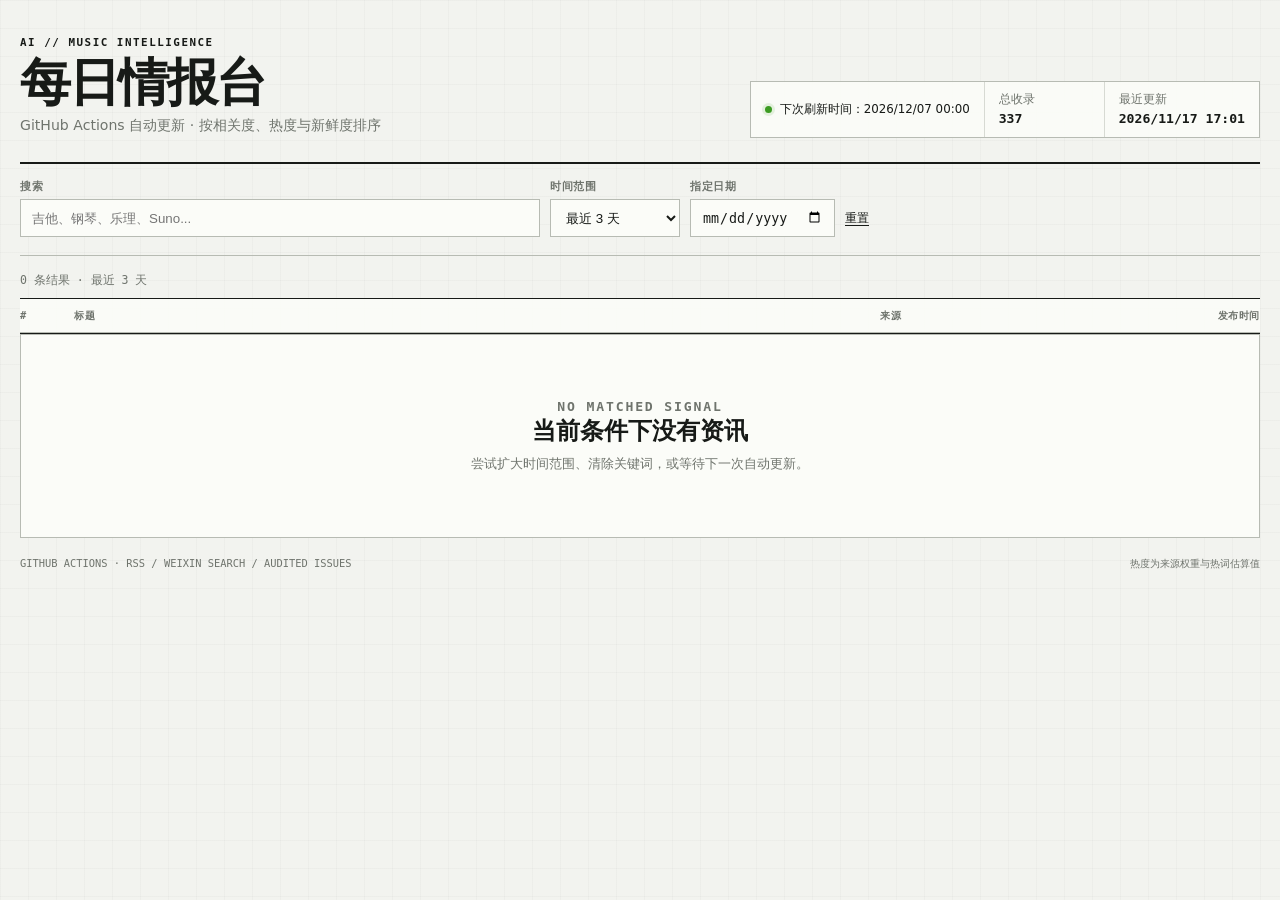
==== public/index.html @ 01754eb5 "feat: fixed schedule pagination and read-only UI" ====
<!doctype html>
<html lang="zh-CN">
<head>
    <meta charset="utf-8">
    <meta name="viewport" content="width=device-width, initial-scale=1">
    <meta name="description" content="AI 与音乐交叉领域每日情报排行">
    <title>AI × 音乐情报台</title>
    <link rel="stylesheet" href="./style.css">
</head>
<body>
    <div class="app-shell">
        <header class="app-header">
            <div class="brand-block">
                <p class="product-sign">AI // MUSIC INTELLIGENCE</p>
                <h1>每日情报台</h1>
                <p class="product-note">GitHub Actions 自动更新 · 按相关度、热度与新鲜度排序</p>
            </div>
            <div class="system-panel">
                <div class="sync-state offline" id="sync-state">
                    <span class="sync-dot" aria-hidden="true"></span>
                    <span id="sync-text">正在读取数据</span>
                </div>
                <div class="system-stat">
                    <span>总收录</span>
                    <strong id="total-count">--</strong>
                </div>
                <div class="system-stat">
                    <span>最近更新</span>
                    <strong id="generated-at">--</strong>
                </div>
            </div>
        </header>

        <section class="control-bar" aria-label="资讯筛选">
            <form class="filter-form" id="filter-form">
                <label class="search-field">
                    <span>搜索</span>
                    <input id="keyword" name="q" type="search"
                           placeholder="吉他、钢琴、乐理、Suno...">
                </label>
                <label class="days-field">
                    <span>时间范围</span>
                    <select id="days" name="days">
                        <option value="1">最近 1 天</option>
                        <option value="3" selected>最近 3 天</option>
                        <option value="7">最近 7 天</option>
                        <option value="14">最近 14 天</option>
                        <option value="30">最近 30 天</option>
                        <option value="60">最近 60 天</option>
                        <option value="0">全部时间</option>
                    </select>
                </label>
                <label class="date-field">
                    <span>指定日期</span>
                    <input id="specific-date" name="date" type="date">
                </label>
                <a class="reset-link" href="./">重置</a>
            </form>
        </section>

        <div class="result-toolbar">
            <span id="result-summary">正在加载...</span>
        </div>

        <section class="news-feed" aria-label="资讯排行">
            <div class="feed-header">
                <span>#</span>
                <span>标题</span>
                <span>来源</span>
                <span>发布时间</span>
            </div>
            <div id="news-list"></div>
        </section>
        <nav class="pagination" id="pagination" aria-label="资讯分页" hidden>
            <button type="button" class="page-button" id="page-prev">上一页</button>
            <span class="page-info" id="page-info"></span>
            <button type="button" class="page-button" id="page-next">下一页</button>
        </nav>

        <section class="empty-state" id="empty-state" hidden>
            <p class="empty-code">NO MATCHED SIGNAL</p>
            <h2>当前条件下没有资讯</h2>
            <p>尝试扩大时间范围、清除关键词，或等待下一次自动更新。</p>
        </section>

        <footer class="app-footer">
            <span>GITHUB ACTIONS · RSS / WEIXIN SEARCH / AUDITED ISSUES</span>
            <span>热度为来源权重与热词估算值</span>
        </footer>
    </div>
    <script src="./app.js" defer></script>
</body>
</html>
---- public/style.css ----
/* 工程化情报列表：低装饰、高信息密度、固定网格列。 */
:root {
    --bg: #f2f3ef;
    --surface: #fbfcf8;
    --ink: #171a17;
    --muted: #6f746d;
    --line: #d7dad3;
    --line-strong: #b7bbb3;
    --accent: #e8ff54;
    --signal: #1967d2;
    --warning-bg: #fff3cd;
    --error-bg: #fee8e5;
    --mono: "SFMono-Regular", "Cascadia Mono", Consolas, monospace;
}

* {
    box-sizing: border-box;
}

[hidden] {
    display: none !important;
}

body {
    margin: 0;
    color: var(--ink);
    background:
        linear-gradient(rgba(23, 26, 23, 0.025) 1px, transparent 1px),
        linear-gradient(90deg, rgba(23, 26, 23, 0.025) 1px, transparent 1px),
        var(--bg);
    background-size: 28px 28px;
    font-family: "Noto Sans SC", "Microsoft YaHei", system-ui, sans-serif;
}

a {
    color: inherit;
}

.app-shell {
    width: min(1420px, calc(100% - 40px));
    margin: 0 auto;
    padding: 28px 0 24px;
}

.app-header {
    display: flex;
    align-items: flex-end;
    justify-content: space-between;
    gap: 32px;
    padding: 8px 0 24px;
    border-bottom: 2px solid var(--ink);
}

.product-sign,
.empty-code {
    margin: 0 0 8px;
    font: 700 0.68rem/1.2 var(--mono);
    letter-spacing: 0.14em;
}

.brand-block h1 {
    margin: 0 0 6px;
    font-family: "Noto Serif SC", "Songti SC", Georgia, serif;
    font-size: clamp(2rem, 4vw, 3.6rem);
    line-height: 1;
    letter-spacing: -0.04em;
}

.product-note,
.intro {
    margin: 0;
    color: var(--muted);
    font-size: 0.88rem;
    line-height: 1.7;
}

.system-panel {
    display: flex;
    align-items: stretch;
    border: 1px solid var(--line-strong);
    background: rgba(251, 252, 248, 0.92);
}

.sync-state,
.system-stat {
    display: flex;
    min-width: 120px;
    flex-direction: column;
    justify-content: center;
    padding: 10px 14px;
    border-right: 1px solid var(--line);
    font-size: 0.74rem;
}

.system-panel > :last-child {
    border-right: 0;
}

.sync-state {
    align-items: center;
    flex-direction: row;
    gap: 8px;
}

.sync-dot {
    width: 7px;
    height: 7px;
    flex: 0 0 7px;
    border-radius: 50%;
    background: #9da198;
}

.sync-state.online .sync-dot {
    background: #3c9b22;
    box-shadow: 0 0 0 3px rgba(60, 155, 34, 0.12);
}

.sync-state.offline {
    color: #8b2d23;
    background: var(--error-bg);
}

.sync-state.offline .sync-dot {
    background: #cc493c;
}

.system-stat span {
    color: var(--muted);
}

.system-stat strong {
    margin-top: 3px;
    font: 600 0.82rem/1.2 var(--mono);
}

.control-bar {
    display: flex;
    align-items: flex-end;
    justify-content: space-between;
    gap: 24px;
    padding: 18px 0;
    border-bottom: 1px solid var(--line-strong);
}

.filter-form {
    display: flex;
    align-items: flex-end;
    gap: 10px;
    flex: 1;
}

.search-field {
    flex: 1;
    max-width: 520px;
}

.filter-form label {
    display: grid;
    gap: 6px;
}

.filter-form label > span {
    color: var(--muted);
    font: 600 0.68rem/1 var(--mono);
    letter-spacing: 0.05em;
}

.filter-form input,
.filter-form select {
    height: 38px;
    padding: 0 11px;
    border: 1px solid var(--line-strong);
    border-radius: 0;
    color: var(--ink);
    background: var(--surface);
    font: 0.86rem/1.2 inherit;
}

.filter-form input:focus,
.filter-form select:focus {
    border-color: var(--ink);
    outline: 2px solid rgba(232, 255, 84, 0.72);
}

.days-field select {
    min-width: 130px;
}

.date-field input {
    min-width: 145px;
}

.reset-link {
    font-size: 0.76rem;
    line-height: 38px;
    text-underline-offset: 3px;
}

.result-toolbar {
    display: flex;
    align-items: center;
    justify-content: space-between;
    gap: 20px;
    padding: 16px 0 10px;
    color: var(--muted);
    font: 0.72rem/1.4 var(--mono);
}

.news-feed {
    border-top: 1px solid var(--ink);
    border-bottom: 1px solid var(--ink);
    background: rgba(251, 252, 248, 0.92);
}

.feed-header,
.feed-row {
    display: grid;
    grid-template-columns: 42px minmax(280px, 1fr) 240px 128px;
    align-items: center;
    column-gap: 12px;
}

.feed-header {
    min-height: 34px;
    border-bottom: 1px solid var(--line-strong);
    color: var(--muted);
    font: 600 0.65rem/1 var(--mono);
    letter-spacing: 0.06em;
}

.feed-header > span:last-child {
    text-align: right;
}

.feed-row {
    min-height: 45px;
    border-bottom: 1px solid var(--line);
    transition: background 120ms ease;
}

.feed-row:last-child {
    border-bottom: 0;
}

.feed-row:hover {
    background: #f4f7e9;
}

.rank-number {
    color: var(--muted);
    font: 600 0.74rem/1 var(--mono);
    text-align: center;
}

.rank-number.top-rank {
    color: var(--signal);
    font-weight: 800;
}

.feed-title {
    min-width: 0;
    overflow: hidden;
    font-size: 0.88rem;
    font-weight: 550;
    line-height: 1.4;
    text-decoration: none;
    text-overflow: ellipsis;
    white-space: nowrap;
}

.feed-title:hover {
    color: var(--signal);
    text-decoration: underline;
}

.feed-source {
    display: flex;
    min-width: 0;
    align-items: center;
    gap: 7px;
    overflow: hidden;
}

.category-tag {
    flex: 0 0 auto;
    padding: 3px 6px;
    border: 1px solid var(--line-strong);
    color: var(--muted);
    font: 0.63rem/1 var(--mono);
}

.source-name {
    overflow: hidden;
    color: var(--muted);
    font-size: 0.72rem;
    text-overflow: ellipsis;
    white-space: nowrap;
}

.publish-time {
    color: var(--muted);
    font: 0.68rem/1.2 var(--mono);
    text-align: right;
    white-space: nowrap;
}

.pagination {
    display: flex;
    align-items: center;
    justify-content: center;
    gap: 6px;
    padding: 20px 0 4px;
    flex-wrap: wrap;
}

.page-button {
    display: inline-flex;
    min-width: 36px;
    height: 34px;
    align-items: center;
    justify-content: center;
    padding: 0 10px;
    border: 1px solid var(--ink);
    color: var(--ink);
    background: var(--surface);
    font: 700 0.72rem/1 var(--mono);
    text-decoration: none;
    cursor: pointer;
}

.page-button:hover,
.page-button.current {
    background: var(--accent);
}

.page-button.disabled,
.page-button:disabled {
    pointer-events: none;
    opacity: 0.55;
    color: var(--muted);
    border-color: var(--line);
    background: transparent;
}

.page-info {
    min-width: 90px;
    color: var(--muted);
    font: 0.7rem/1 var(--mono);
    text-align: center;
}

.page-ellipsis {
    color: var(--muted);
    font-family: var(--mono);
}

.empty-state {
    padding: 64px 20px;
    border: 1px solid var(--line-strong);
    background: var(--surface);
    text-align: center;
}

.empty-state h2 {
    margin: 0 0 8px;
    font-family: "Noto Serif SC", "Songti SC", Georgia, serif;
}

.empty-state p {
    margin: 0;
    color: var(--muted);
    font-size: 0.82rem;
}

.app-footer {
    display: flex;
    justify-content: space-between;
    gap: 20px;
    padding-top: 18px;
    color: var(--muted);
    font: 0.65rem/1.4 var(--mono);
}

code {
    padding: 1px 4px;
    background: rgba(23, 26, 23, 0.07);
    font-family: var(--mono);
}

@media (max-width: 980px) {
    .app-header,
    .control-bar {
        align-items: stretch;
        flex-direction: column;
    }

    .system-panel {
        align-self: flex-start;
    }

    .filter-form {
        flex-wrap: wrap;
    }

    .search-field {
        max-width: none;
        min-width: 240px;
    }

    .feed-header,
    .feed-row {
        grid-template-columns: 36px minmax(180px, 1fr) 170px 118px;
    }
}

@media (max-width: 680px) {
    .app-shell {
        width: min(100% - 20px, 640px);
        padding-top: 14px;
    }

    .system-panel {
        width: 100%;
    }

    .sync-state,
    .system-stat {
        min-width: 0;
        flex: 1;
    }

    .score-legend {
        display: none;
    }

    .feed-header {
        display: none;
    }

    .feed-row {
        grid-template-columns: 32px minmax(0, 1fr) 105px;
        min-height: 50px;
    }

    .feed-row > .publish-time {
        display: none;
    }

    .app-footer {
        flex-direction: column;
    }
}
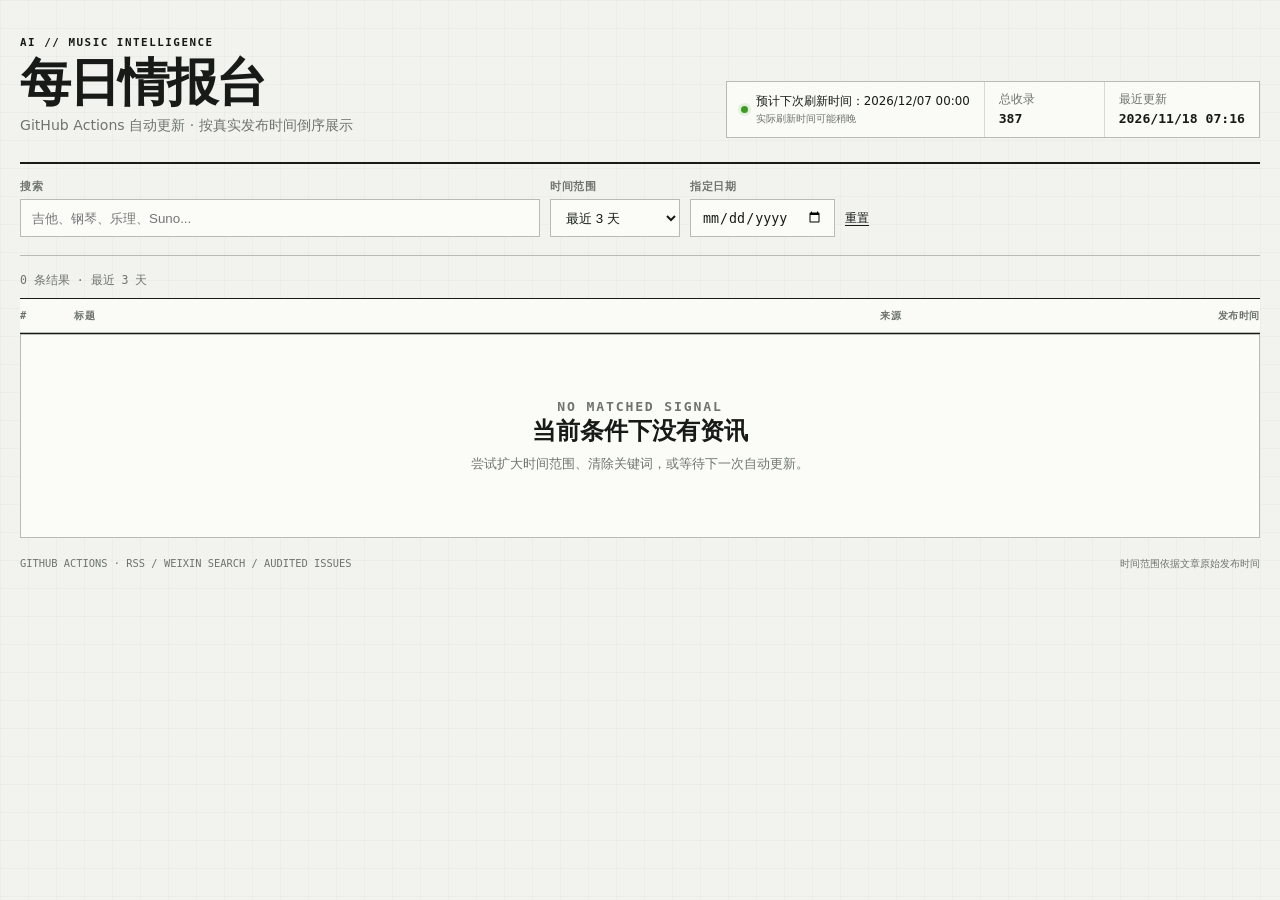
==== commit b3aecfc5: "ui: clarify estimated refresh time" ====
--- a/public/index.html
+++ b/public/index.html
@@ -13,7 +13,7 @@
             <div class="brand-block">
                 <p class="product-sign">AI // MUSIC INTELLIGENCE</p>
                 <h1>每日情报台</h1>
-                <p class="product-note">GitHub Actions 自动更新 · 按相关度、热度与新鲜度排序</p>
+                <p class="product-note">GitHub Actions 自动更新 · 按真实发布时间倒序展示</p>
             </div>
             <div class="system-panel">
                 <div class="sync-state offline" id="sync-state">
@@ -85,7 +85,7 @@
 
         <footer class="app-footer">
             <span>GITHUB ACTIONS · RSS / WEIXIN SEARCH / AUDITED ISSUES</span>
-            <span>热度为来源权重与热词估算值</span>
+            <span>时间范围依据文章原始发布时间</span>
         </footer>
     </div>
     <script src="./app.js" defer></script>
--- a/public/style.css
+++ b/public/style.css
@@ -102,6 +102,13 @@
     gap: 8px;
 }
 
+.sync-note {
+    display: block;
+    margin-top: 2px;
+    color: var(--muted);
+    font-size: 0.64rem;
+}
+
 .sync-dot {
     width: 7px;
     height: 7px;
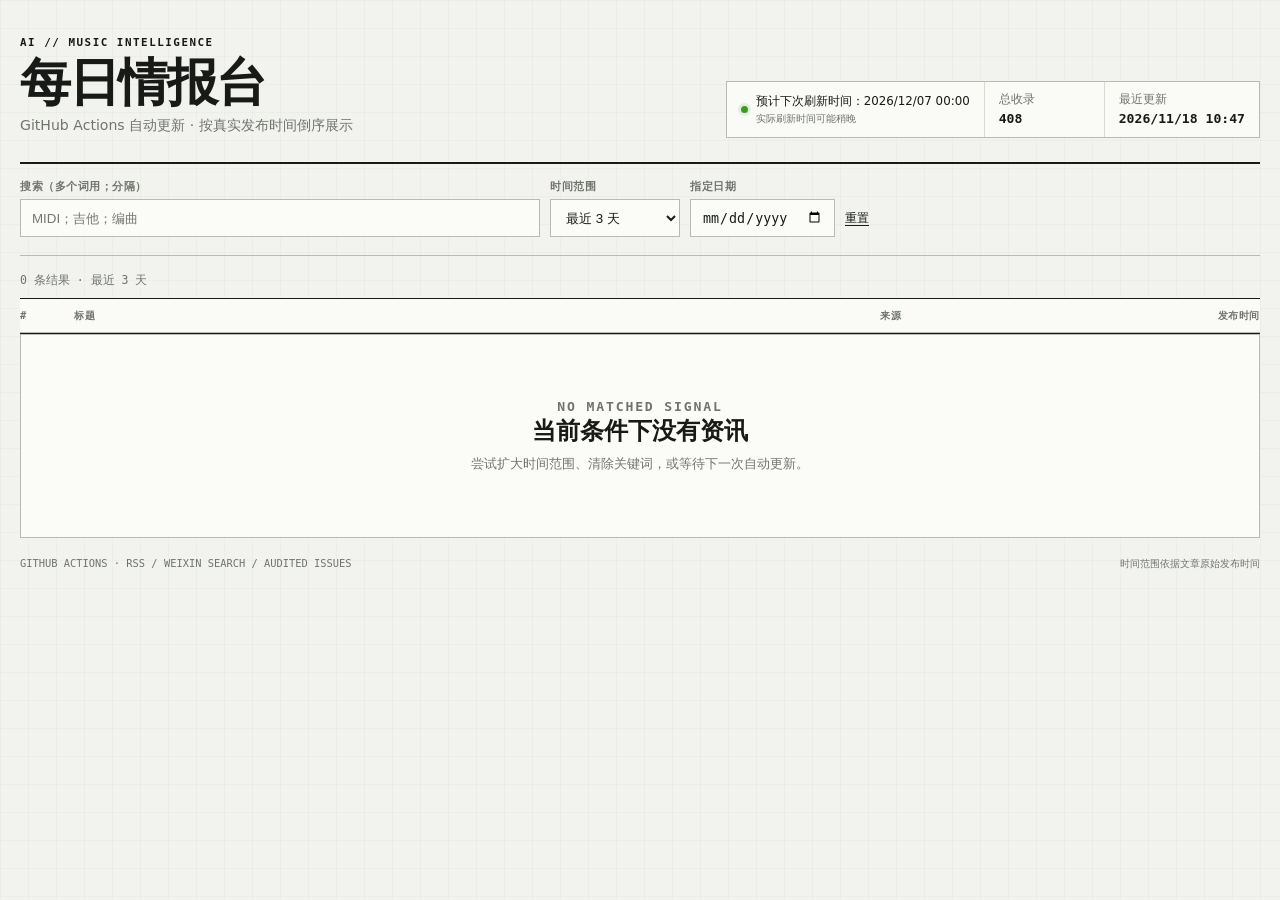
==== commit 8eaf6e6d: "feat: use semicolon-separated search terms" ====
--- a/public/index.html
+++ b/public/index.html
@@ -34,9 +34,9 @@
         <section class="control-bar" aria-label="资讯筛选">
             <form class="filter-form" id="filter-form">
                 <label class="search-field">
-                    <span>搜索</span>
+                    <span>搜索（多个词用；分隔）</span>
                     <input id="keyword" name="q" type="search"
-                           placeholder="吉他、钢琴、乐理、Suno...">
+                           placeholder="MIDI；吉他；编曲">
                 </label>
                 <label class="days-field">
                     <span>时间范围</span>
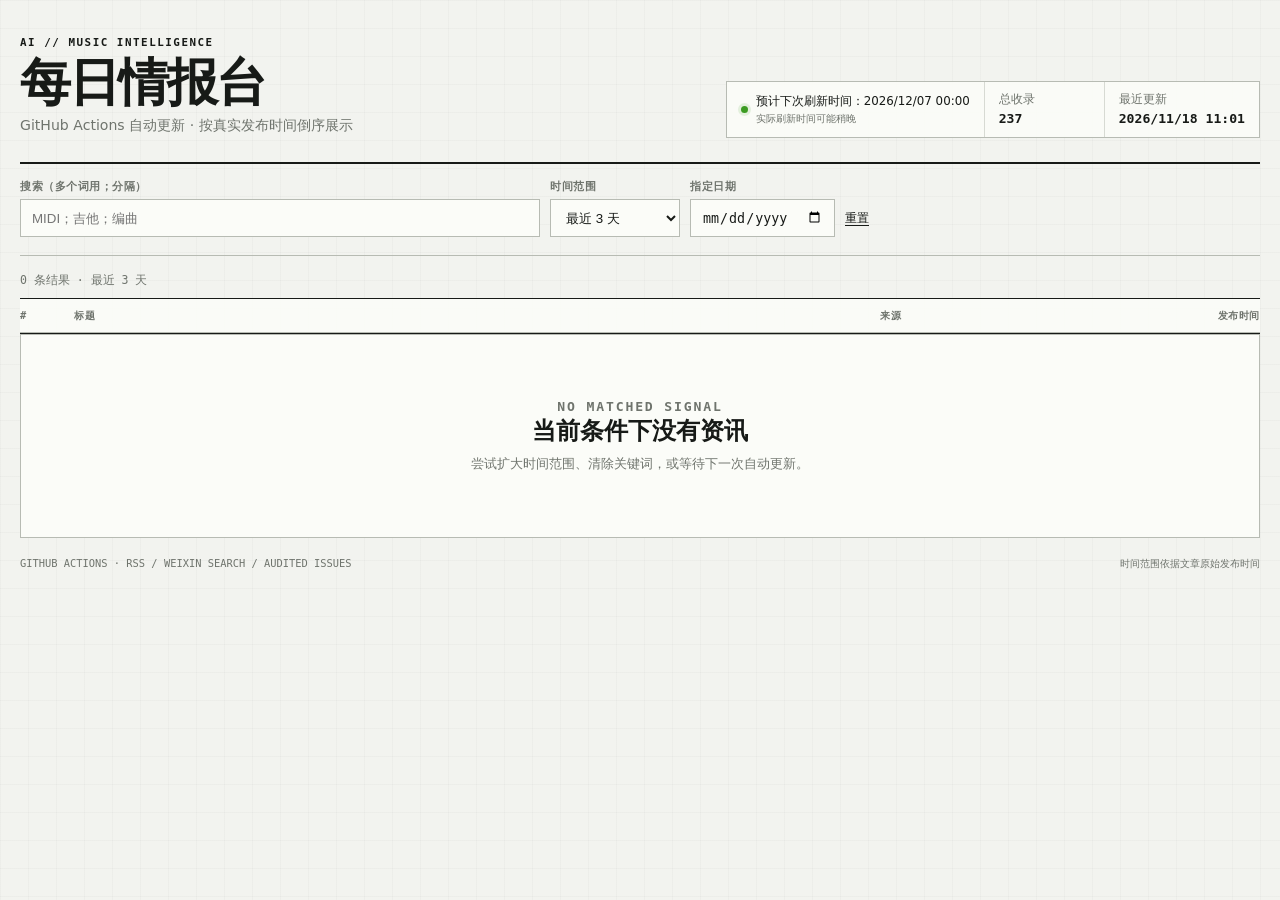
==== commit 89f9025c: "feat: enforce 60-day news retention" ====
--- a/public/index.html
+++ b/public/index.html
@@ -47,7 +47,6 @@
                         <option value="14">最近 14 天</option>
                         <option value="30">最近 30 天</option>
                         <option value="60">最近 60 天</option>
-                        <option value="0">全部时间</option>
                     </select>
                 </label>
                 <label class="date-field">
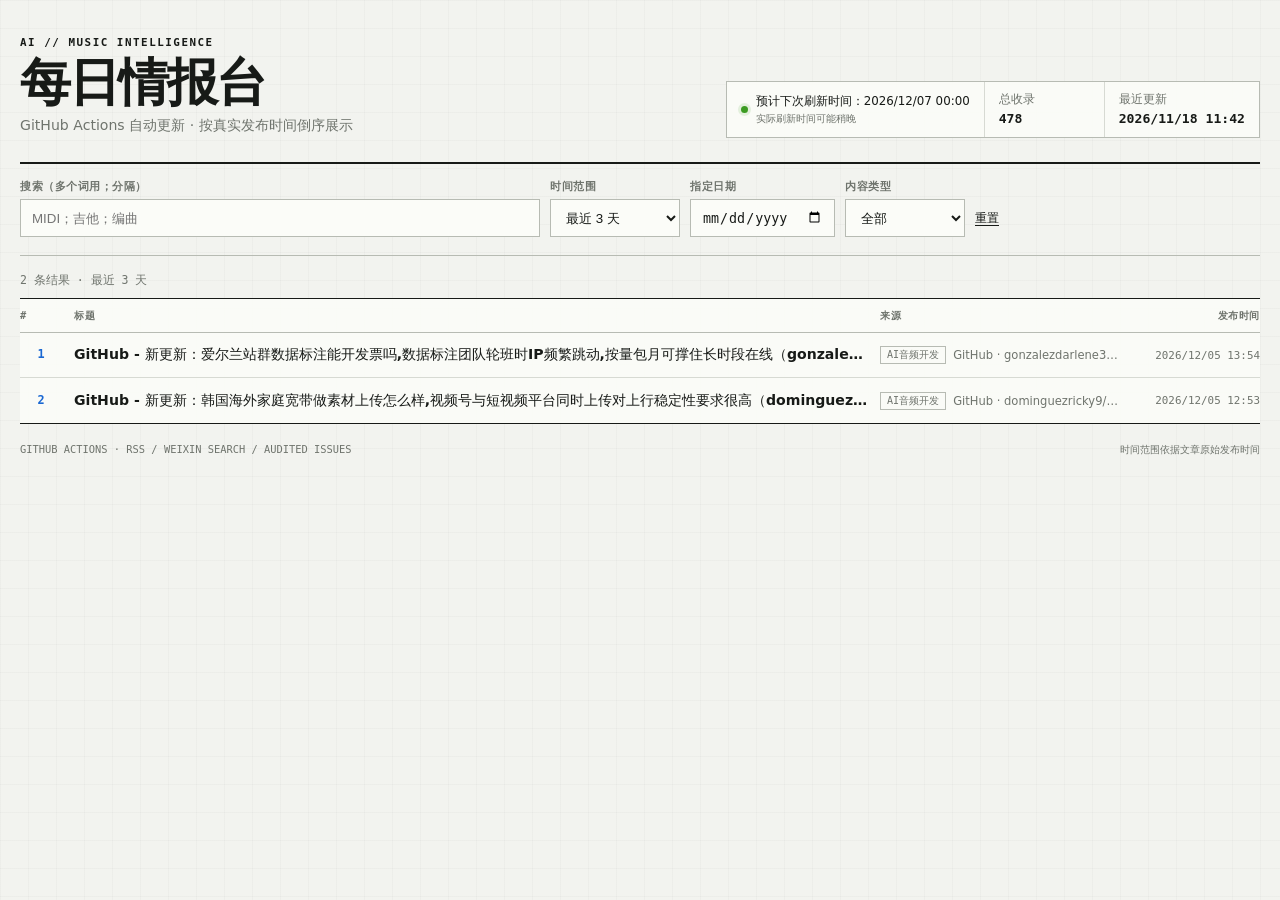
==== commit 133cbc07: "feat: add hardware and software intelligence filters" ====
--- a/public/index.html
+++ b/public/index.html
@@ -53,6 +53,14 @@
                     <span>指定日期</span>
                     <input id="specific-date" name="date" type="date">
                 </label>
+                <label class="kind-field">
+                    <span>内容类型</span>
+                    <select id="content-kind" name="kind">
+                        <option value="all" selected>全部</option>
+                        <option value="hardware">硬件相关</option>
+                        <option value="software">软件相关</option>
+                    </select>
+                </label>
                 <a class="reset-link" href="./">重置</a>
             </form>
         </section>
--- a/public/style.css
+++ b/public/style.css
@@ -193,6 +193,10 @@
     min-width: 130px;
 }
 
+.kind-field select {
+    min-width: 120px;
+}
+
 .date-field input {
     min-width: 145px;
 }
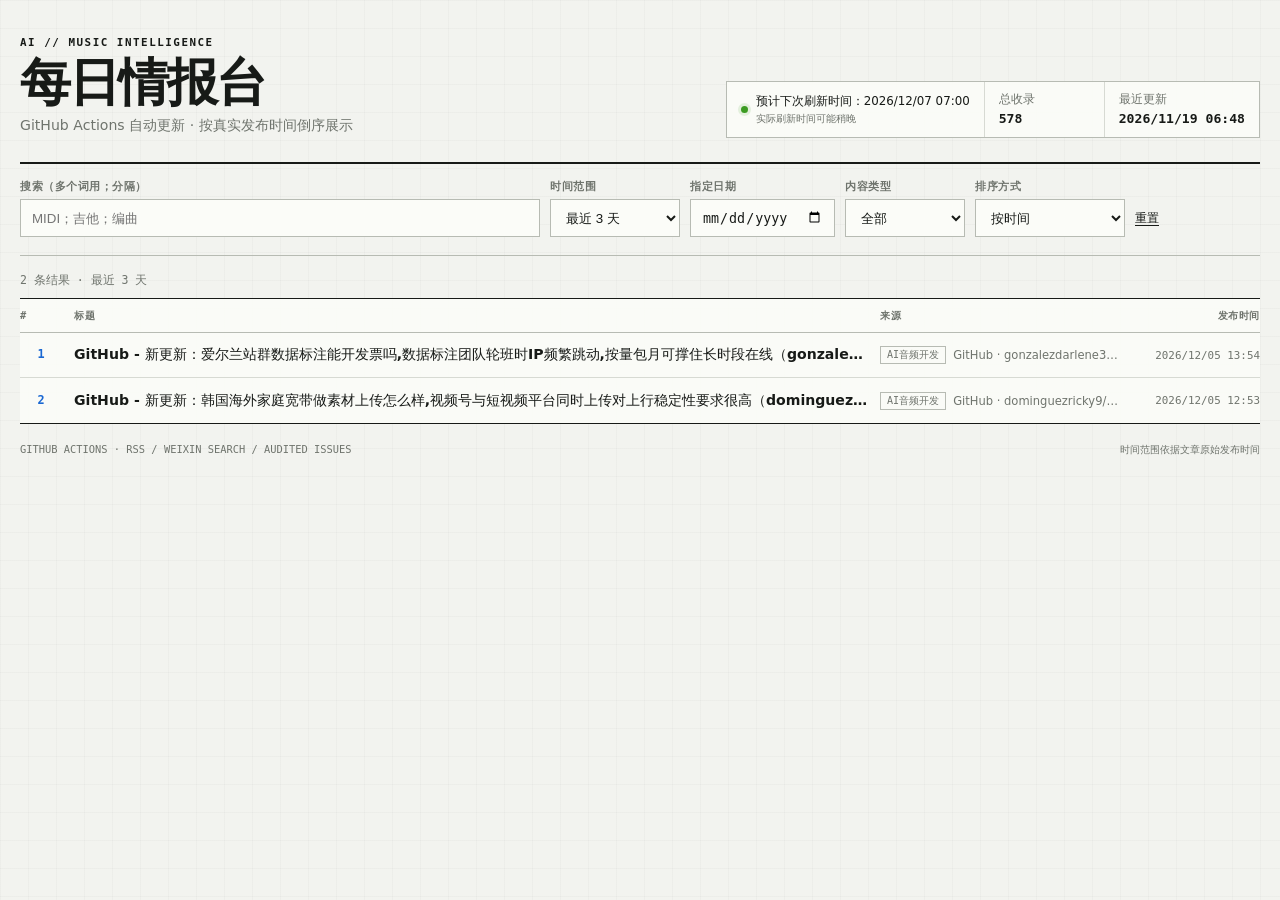
==== commit a08c9f2d: "feat: add time heat and AI music relevance sorting" ====
--- a/public/index.html
+++ b/public/index.html
@@ -61,6 +61,14 @@
                         <option value="software">软件相关</option>
                     </select>
                 </label>
+                <label class="sort-field">
+                    <span>排序方式</span>
+                    <select id="sort-by" name="sort">
+                        <option value="time" selected>按时间</option>
+                        <option value="heat">按热度</option>
+                        <option value="relevance">按 AI+音乐关联度</option>
+                    </select>
+                </label>
                 <a class="reset-link" href="./">重置</a>
             </form>
         </section>
--- a/public/style.css
+++ b/public/style.css
@@ -193,12 +193,16 @@
     min-width: 130px;
 }
 
+.date-field input {
+    min-width: 145px;
+}
+
 .kind-field select {
     min-width: 120px;
 }
 
-.date-field input {
-    min-width: 145px;
+.sort-field select {
+    min-width: 150px;
 }
 
 .reset-link {
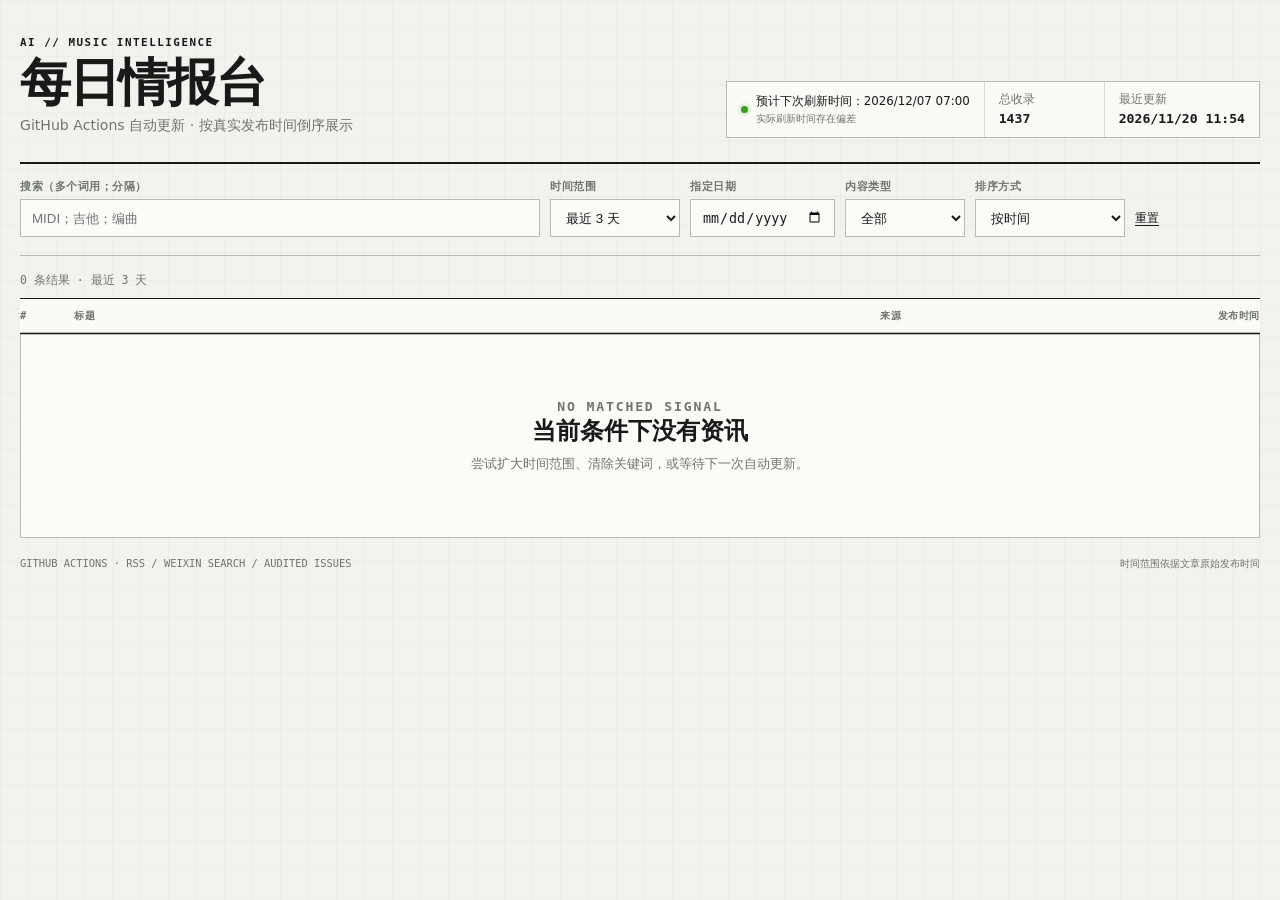
==== commit 8f5033db: "fix: match static pagination to local page controls" ====
--- a/public/index.html
+++ b/public/index.html
@@ -88,7 +88,7 @@
         </section>
         <nav class="pagination" id="pagination" aria-label="资讯分页" hidden>
             <button type="button" class="page-button" id="page-prev">上一页</button>
-            <span class="page-info" id="page-info"></span>
+            <span class="page-numbers" id="page-numbers"></span>
             <button type="button" class="page-button" id="page-next">下一页</button>
         </nav>
 
--- a/public/style.css
+++ b/public/style.css
@@ -357,11 +357,12 @@
     background: transparent;
 }
 
-.page-info {
-    min-width: 90px;
-    color: var(--muted);
-    font: 0.7rem/1 var(--mono);
-    text-align: center;
+.page-numbers {
+    display: inline-flex;
+    align-items: center;
+    justify-content: center;
+    gap: 6px;
+    flex-wrap: wrap;
 }
 
 .page-ellipsis {
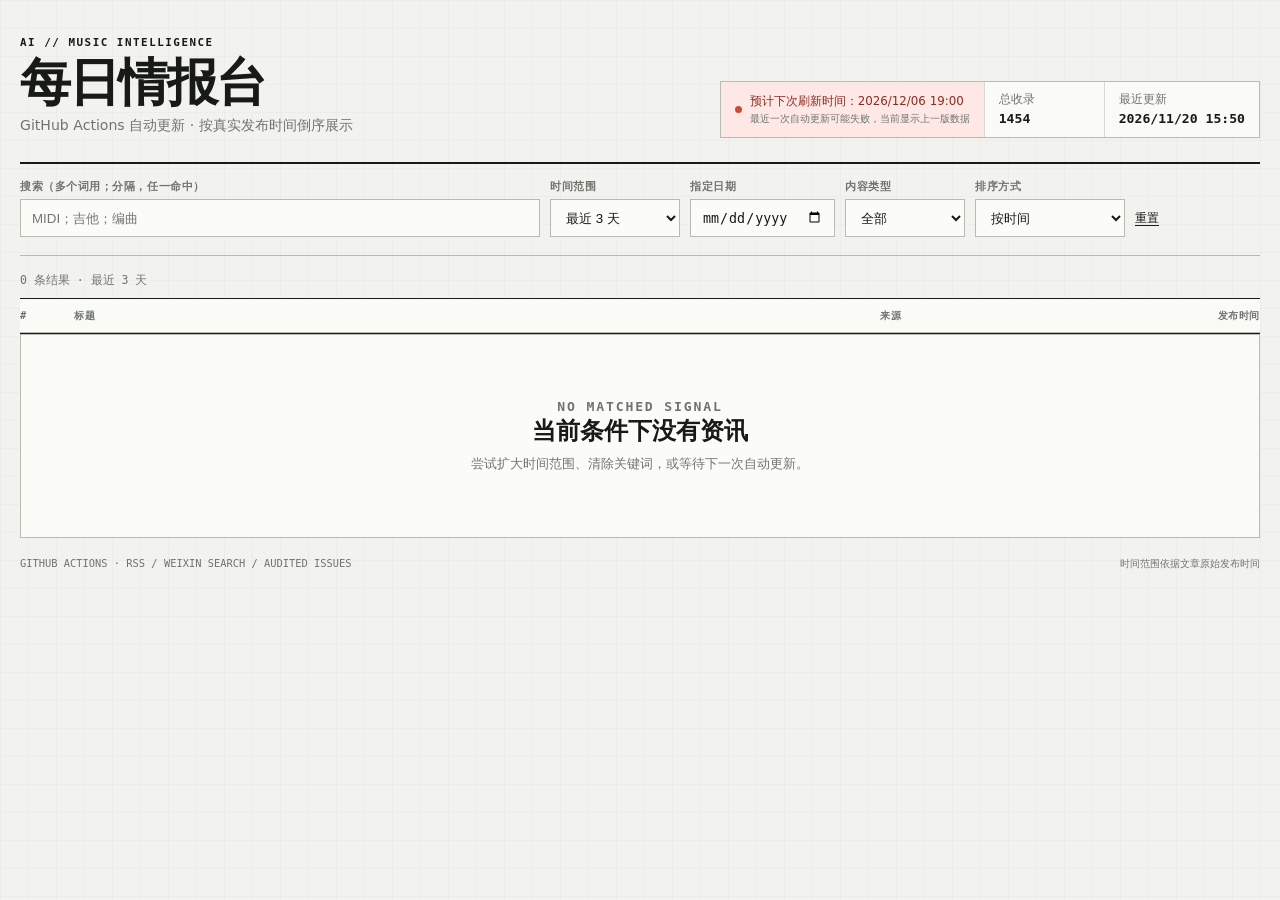
==== commit 2f715937: "feat: add OR search and prioritize core instrument terms" ====
--- a/public/index.html
+++ b/public/index.html
@@ -34,7 +34,7 @@
         <section class="control-bar" aria-label="资讯筛选">
             <form class="filter-form" id="filter-form">
                 <label class="search-field">
-                    <span>搜索（多个词用；分隔）</span>
+                    <span>搜索（多个词用；分隔，任一命中）</span>
                     <input id="keyword" name="q" type="search"
                            placeholder="MIDI；吉他；编曲">
                 </label>
